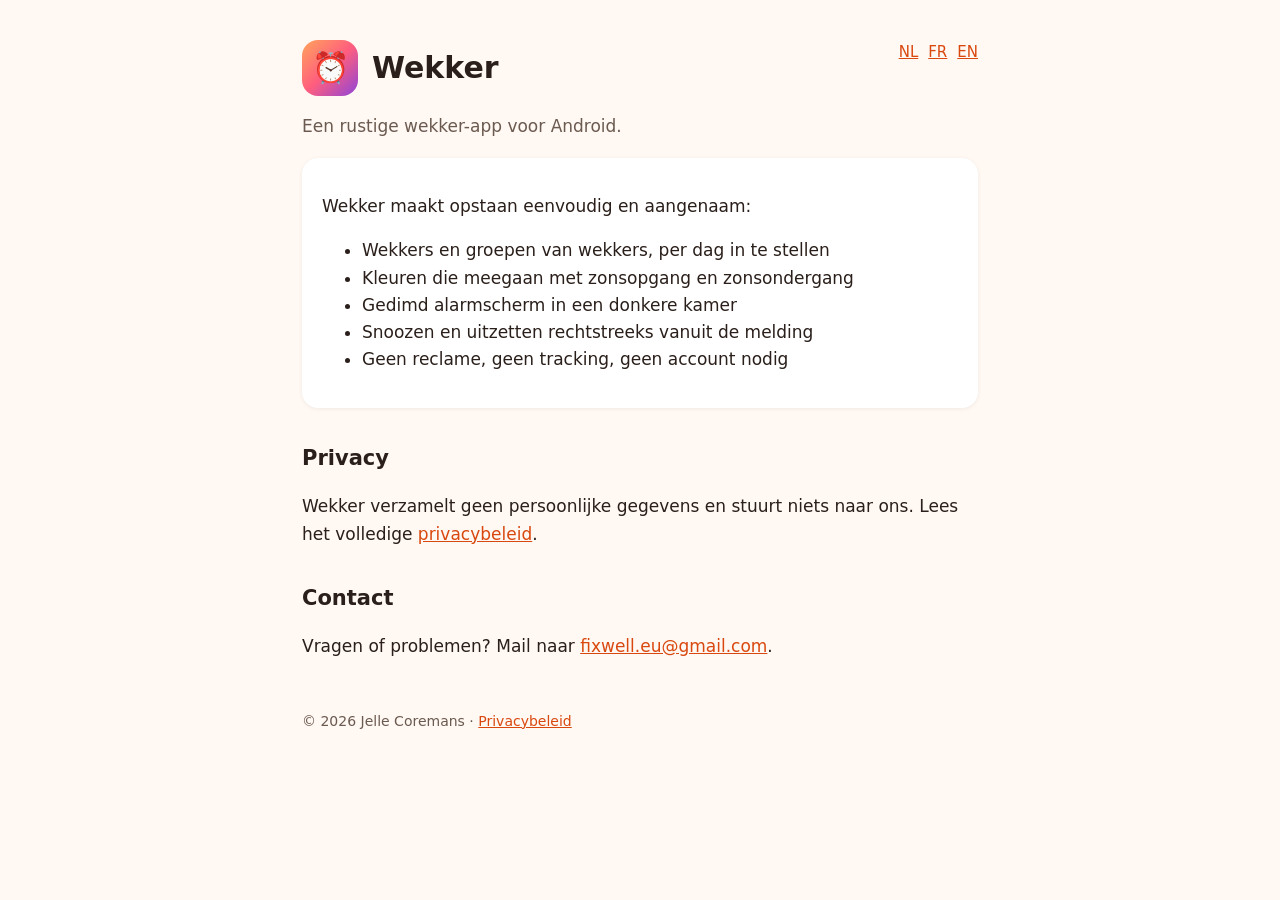
==== index.html @ bcc57d6e "Website en privacybeleid voor Wekker (NL/FR/EN) Co-Authored-By: Claude Opus 5.5 <noreply@anthropic.c" ====
<!DOCTYPE html>
<html lang="nl"><head><meta charset="utf-8"><meta name="viewport" content="width=device-width,initial-scale=1">
<title>Wekker – een rustige wekker-app voor Android</title>
<meta name="description" content="Wekker: een eenvoudige, rustige wekker-app voor Android. Geen reclame, geen tracking.">
<link rel="stylesheet" href="style.css"></head><body><main>
<nav class="lang"><a href="index.html">NL</a><a href="fr/">FR</a><a href="en/">EN</a></nav>
<header><div class="logo">⏰</div><h1>Wekker</h1></header>
<p class="muted">Een rustige wekker-app voor Android.</p>

<div class="card">
<p>Wekker maakt opstaan eenvoudig en aangenaam:</p>
<ul>
<li>Wekkers en groepen van wekkers, per dag in te stellen</li>
<li>Kleuren die meegaan met zonsopgang en zonsondergang</li>
<li>Gedimd alarmscherm in een donkere kamer</li>
<li>Snoozen en uitzetten rechtstreeks vanuit de melding</li>
<li>Geen reclame, geen tracking, geen account nodig</li>
</ul>
</div>

<h2>Privacy</h2>
<p>Wekker verzamelt geen persoonlijke gegevens en stuurt niets naar ons. Lees het volledige <a href="privacy.html">privacybeleid</a>.</p>

<h2>Contact</h2>
<p>Vragen of problemen? Mail naar <a href="mailto:fixwell.eu@gmail.com">fixwell.eu@gmail.com</a>.</p>

<footer>© 2026 Jelle Coremans · <a href="privacy.html">Privacybeleid</a></footer>
</main></body></html>
---- style.css ----
:root{--bg:#fff8f3;--fg:#2a1f1a;--muted:#6b5a50;--accent:#d9480f;--card:#fff}
@media (prefers-color-scheme:dark){:root{--bg:#17120f;--fg:#f3e9e2;--muted:#b8a79c;--accent:#ff8a4c;--card:#221a16}}
*{box-sizing:border-box}
body{margin:0;background:var(--bg);color:var(--fg);font:17px/1.6 system-ui,-apple-system,Roboto,sans-serif}
main{max-width:720px;margin:0 auto;padding:40px 22px 60px}
header{display:flex;align-items:center;gap:14px;margin-bottom:8px}
.logo{width:56px;height:56px;border-radius:16px;background:linear-gradient(135deg,#FFA45B,#FF5E7E,#8E44D9);display:grid;place-items:center;font-size:30px}
h1{margin:0;font-size:30px}
h2{margin-top:34px;font-size:21px}
a{color:var(--accent)}
.muted{color:var(--muted)}
.card{background:var(--card);border-radius:16px;padding:18px 20px;margin:18px 0;box-shadow:0 1px 4px #0001}
nav.lang{float:right;font-size:15px}
nav.lang a{margin-left:10px}
footer{margin-top:50px;font-size:14px;color:var(--muted)}
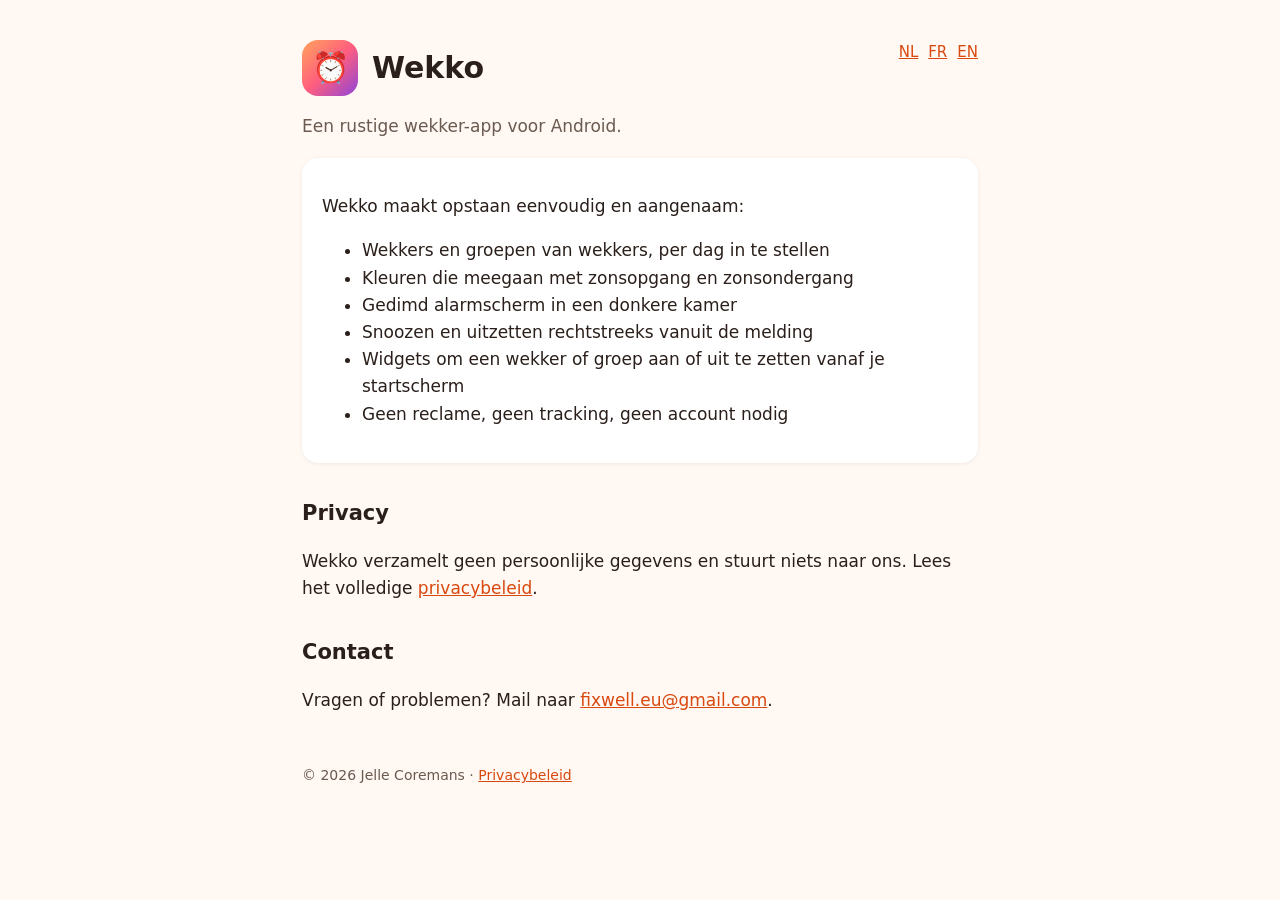
==== commit 38635d90: "Nieuwe naam Wekko, widgets vermeld Co-Authored-By: Claude Opus 5.5 <noreply@anthropic.com> Claude-Se" ====
--- a/index.html
+++ b/index.html
@@ -1,25 +1,26 @@
 <!DOCTYPE html>
 <html lang="nl"><head><meta charset="utf-8"><meta name="viewport" content="width=device-width,initial-scale=1">
-<title>Wekker – een rustige wekker-app voor Android</title>
-<meta name="description" content="Wekker: een eenvoudige, rustige wekker-app voor Android. Geen reclame, geen tracking.">
+<title>Wekko – een rustige wekker-app voor Android</title>
+<meta name="description" content="Wekko: een eenvoudige, rustige wekker-app voor Android. Geen reclame, geen tracking.">
 <link rel="stylesheet" href="style.css"></head><body><main>
 <nav class="lang"><a href="index.html">NL</a><a href="fr/">FR</a><a href="en/">EN</a></nav>
-<header><div class="logo">⏰</div><h1>Wekker</h1></header>
+<header><div class="logo">⏰</div><h1>Wekko</h1></header>
 <p class="muted">Een rustige wekker-app voor Android.</p>
 
 <div class="card">
-<p>Wekker maakt opstaan eenvoudig en aangenaam:</p>
+<p>Wekko maakt opstaan eenvoudig en aangenaam:</p>
 <ul>
 <li>Wekkers en groepen van wekkers, per dag in te stellen</li>
 <li>Kleuren die meegaan met zonsopgang en zonsondergang</li>
 <li>Gedimd alarmscherm in een donkere kamer</li>
 <li>Snoozen en uitzetten rechtstreeks vanuit de melding</li>
+<li>Widgets om een wekker of groep aan of uit te zetten vanaf je startscherm</li>
 <li>Geen reclame, geen tracking, geen account nodig</li>
 </ul>
 </div>
 
 <h2>Privacy</h2>
-<p>Wekker verzamelt geen persoonlijke gegevens en stuurt niets naar ons. Lees het volledige <a href="privacy.html">privacybeleid</a>.</p>
+<p>Wekko verzamelt geen persoonlijke gegevens en stuurt niets naar ons. Lees het volledige <a href="privacy.html">privacybeleid</a>.</p>
 
 <h2>Contact</h2>
 <p>Vragen of problemen? Mail naar <a href="mailto:fixwell.eu@gmail.com">fixwell.eu@gmail.com</a>.</p>
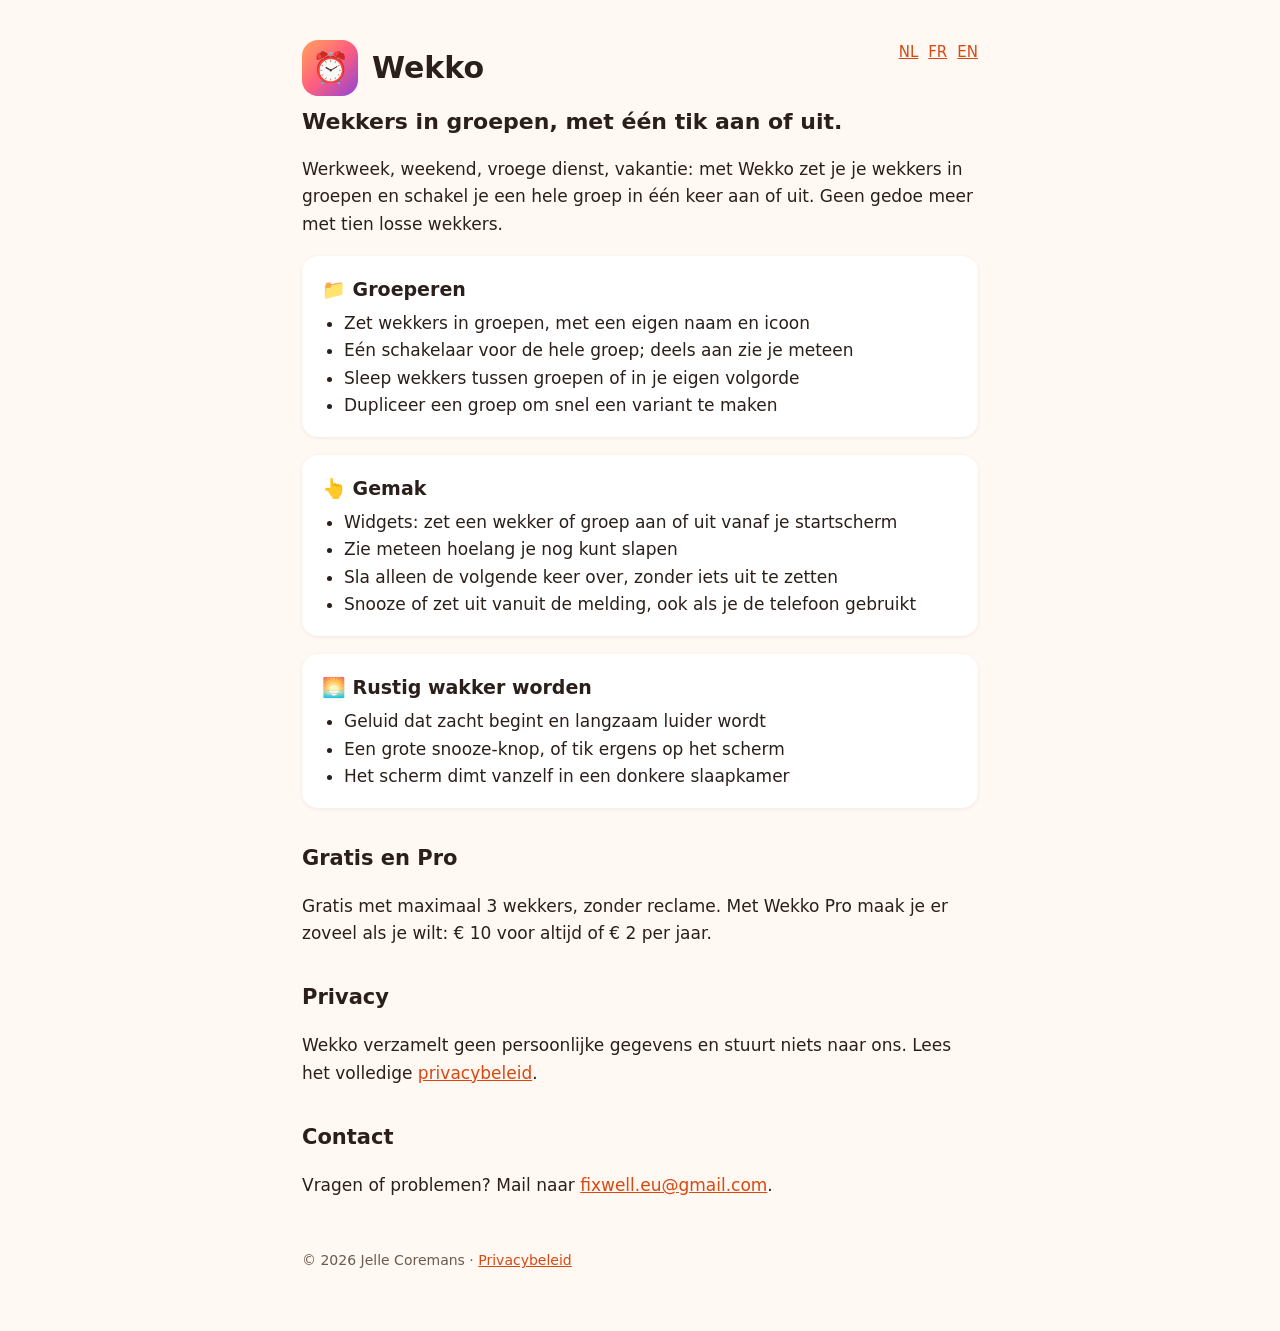
==== commit 00f7acb6: "Website: nadruk op gemak en groeperen van wekkers, gratis en Pro Co-Authored-By: Claude Opus 5.5 <no" ====
--- a/index.html
+++ b/index.html
@@ -1,26 +1,47 @@
 <!DOCTYPE html>
 <html lang="nl"><head><meta charset="utf-8"><meta name="viewport" content="width=device-width,initial-scale=1">
-<title>Wekko – een rustige wekker-app voor Android</title>
-<meta name="description" content="Wekko: een eenvoudige, rustige wekker-app voor Android. Geen reclame, geen tracking.">
+<title>Wekko – wekkers in groepen, met één tik aan of uit</title>
+<meta name="description" content="Wekko is een Android-wekker die draait om gemak: zet je wekkers in groepen en zet een hele groep met één tik aan of uit.">
 <link rel="stylesheet" href="style.css"></head><body><main>
 <nav class="lang"><a href="index.html">NL</a><a href="fr/">FR</a><a href="en/">EN</a></nav>
 <header><div class="logo">⏰</div><h1>Wekko</h1></header>
-<p class="muted">Een rustige wekker-app voor Android.</p>
+<p class="tagline">Wekkers in groepen, met één tik aan of uit.</p>
+<p>Werkweek, weekend, vroege dienst, vakantie: met Wekko zet je je wekkers in groepen en schakel je een hele groep in één keer aan of uit. Geen gedoe meer met tien losse wekkers.</p>
 
 <div class="card">
-<p>Wekko maakt opstaan eenvoudig en aangenaam:</p>
+<h2>📁 Groeperen</h2>
 <ul>
-<li>Wekkers en groepen van wekkers, per dag in te stellen</li>
-<li>Kleuren die meegaan met zonsopgang en zonsondergang</li>
-<li>Gedimd alarmscherm in een donkere kamer</li>
-<li>Snoozen en uitzetten rechtstreeks vanuit de melding</li>
-<li>Widgets om een wekker of groep aan of uit te zetten vanaf je startscherm</li>
-<li>Geen reclame, geen tracking, geen account nodig</li>
+<li>Zet wekkers in groepen, met een eigen naam en icoon</li>
+<li>Eén schakelaar voor de hele groep; deels aan zie je meteen</li>
+<li>Sleep wekkers tussen groepen of in je eigen volgorde</li>
+<li>Dupliceer een groep om snel een variant te maken</li>
 </ul>
 </div>
 
+<div class="card">
+<h2>👆 Gemak</h2>
+<ul>
+<li>Widgets: zet een wekker of groep aan of uit vanaf je startscherm</li>
+<li>Zie meteen hoelang je nog kunt slapen</li>
+<li>Sla alleen de volgende keer over, zonder iets uit te zetten</li>
+<li>Snooze of zet uit vanuit de melding, ook als je de telefoon gebruikt</li>
+</ul>
+</div>
+
+<div class="card">
+<h2>🌅 Rustig wakker worden</h2>
+<ul>
+<li>Geluid dat zacht begint en langzaam luider wordt</li>
+<li>Een grote snooze-knop, of tik ergens op het scherm</li>
+<li>Het scherm dimt vanzelf in een donkere slaapkamer</li>
+</ul>
+</div>
+
+<h2>Gratis en Pro</h2>
+<p>Gratis met maximaal 3 wekkers, zonder reclame. Met Wekko Pro maak je er zoveel als je wilt: € 10 voor altijd of € 2 per jaar.</p>
+
 <h2>Privacy</h2>
-<p>Wekko verzamelt geen persoonlijke gegevens en stuurt niets naar ons. Lees het volledige <a href="privacy.html">privacybeleid</a>.</p>
+<p>Wekko verzamelt geen persoonlijke gegevens en stuurt niets naar ons. Lees het volledige <a href="{pre}privacy.html">privacybeleid</a>.</p>
 
 <h2>Contact</h2>
 <p>Vragen of problemen? Mail naar <a href="mailto:fixwell.eu@gmail.com">fixwell.eu@gmail.com</a>.</p>
--- a/style.css
+++ b/style.css
@@ -13,3 +13,6 @@
 nav.lang{float:right;font-size:15px}
 nav.lang a{margin-left:10px}
 footer{margin-top:50px;font-size:14px;color:var(--muted)}
+.tagline{font-size:22px;font-weight:600;margin:6px 0 4px}
+.card h2{margin:0 0 6px;font-size:19px}
+.card ul{margin:0;padding-left:22px}
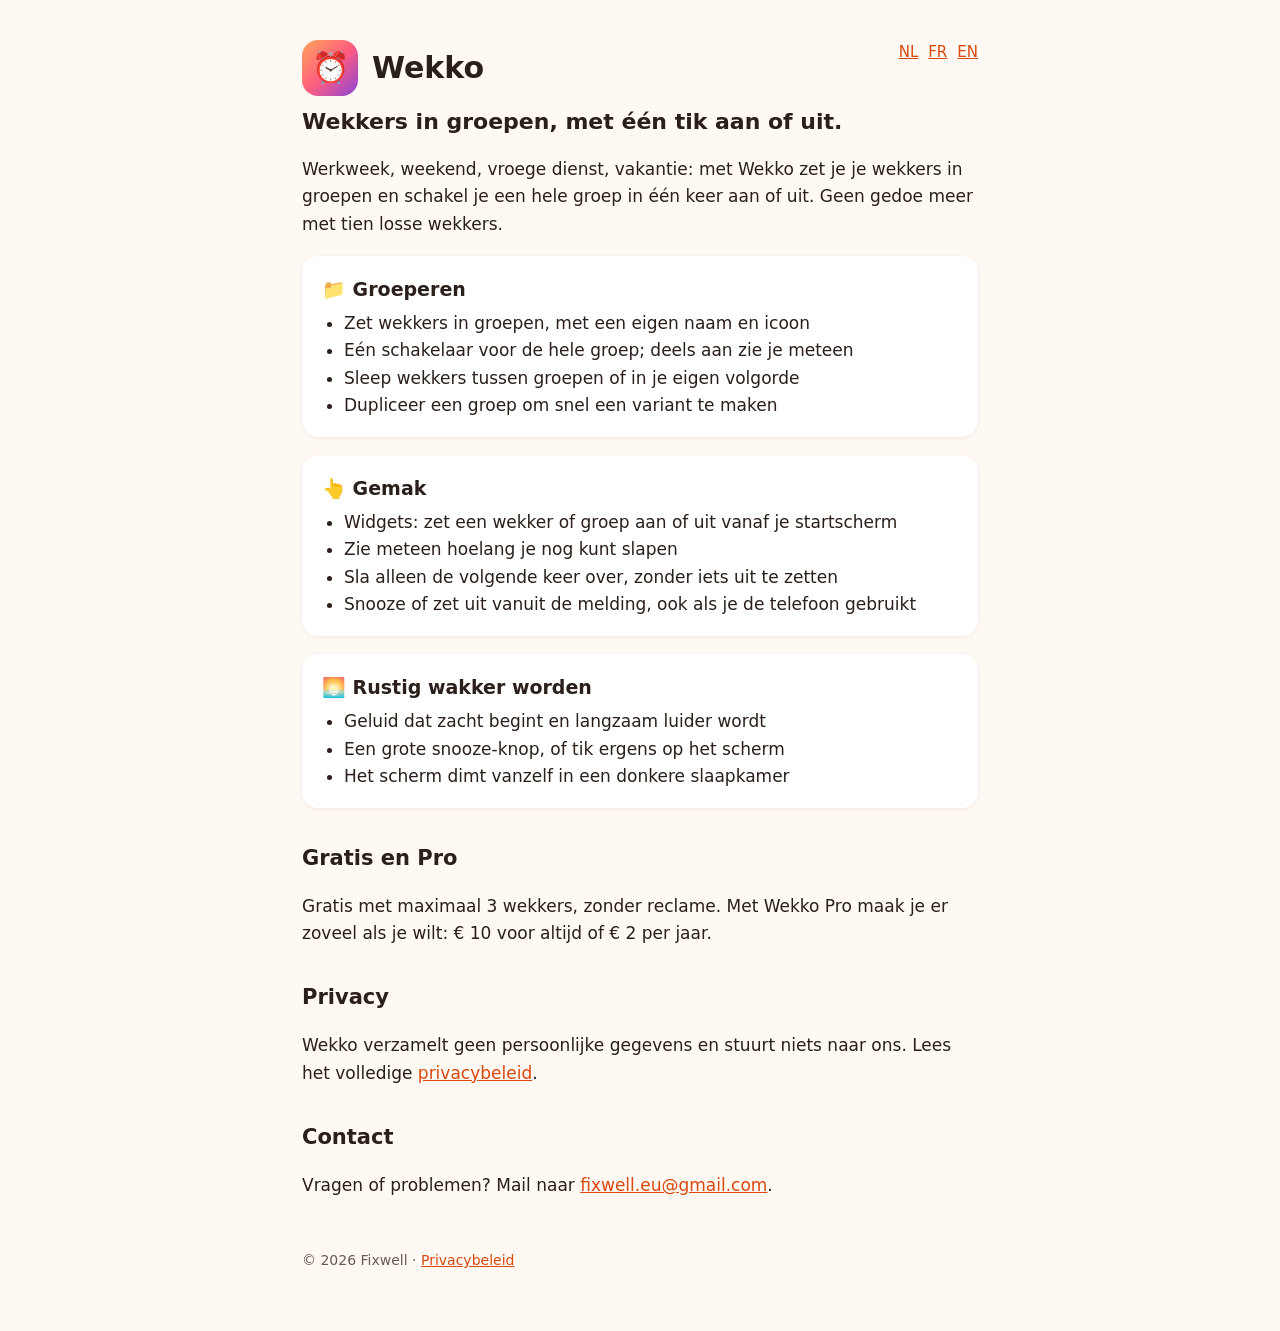
==== commit d571623a: "Fixwell als handelsnaam en copyright" ====
--- a/index.html
+++ b/index.html
@@ -46,5 +46,5 @@
 <h2>Contact</h2>
 <p>Vragen of problemen? Mail naar <a href="mailto:fixwell.eu@gmail.com">fixwell.eu@gmail.com</a>.</p>
 
-<footer>© 2026 Jelle Coremans · <a href="privacy.html">Privacybeleid</a></footer>
+<footer>© 2026 Fixwell · <a href="privacy.html">Privacybeleid</a></footer>
 </main></body></html>
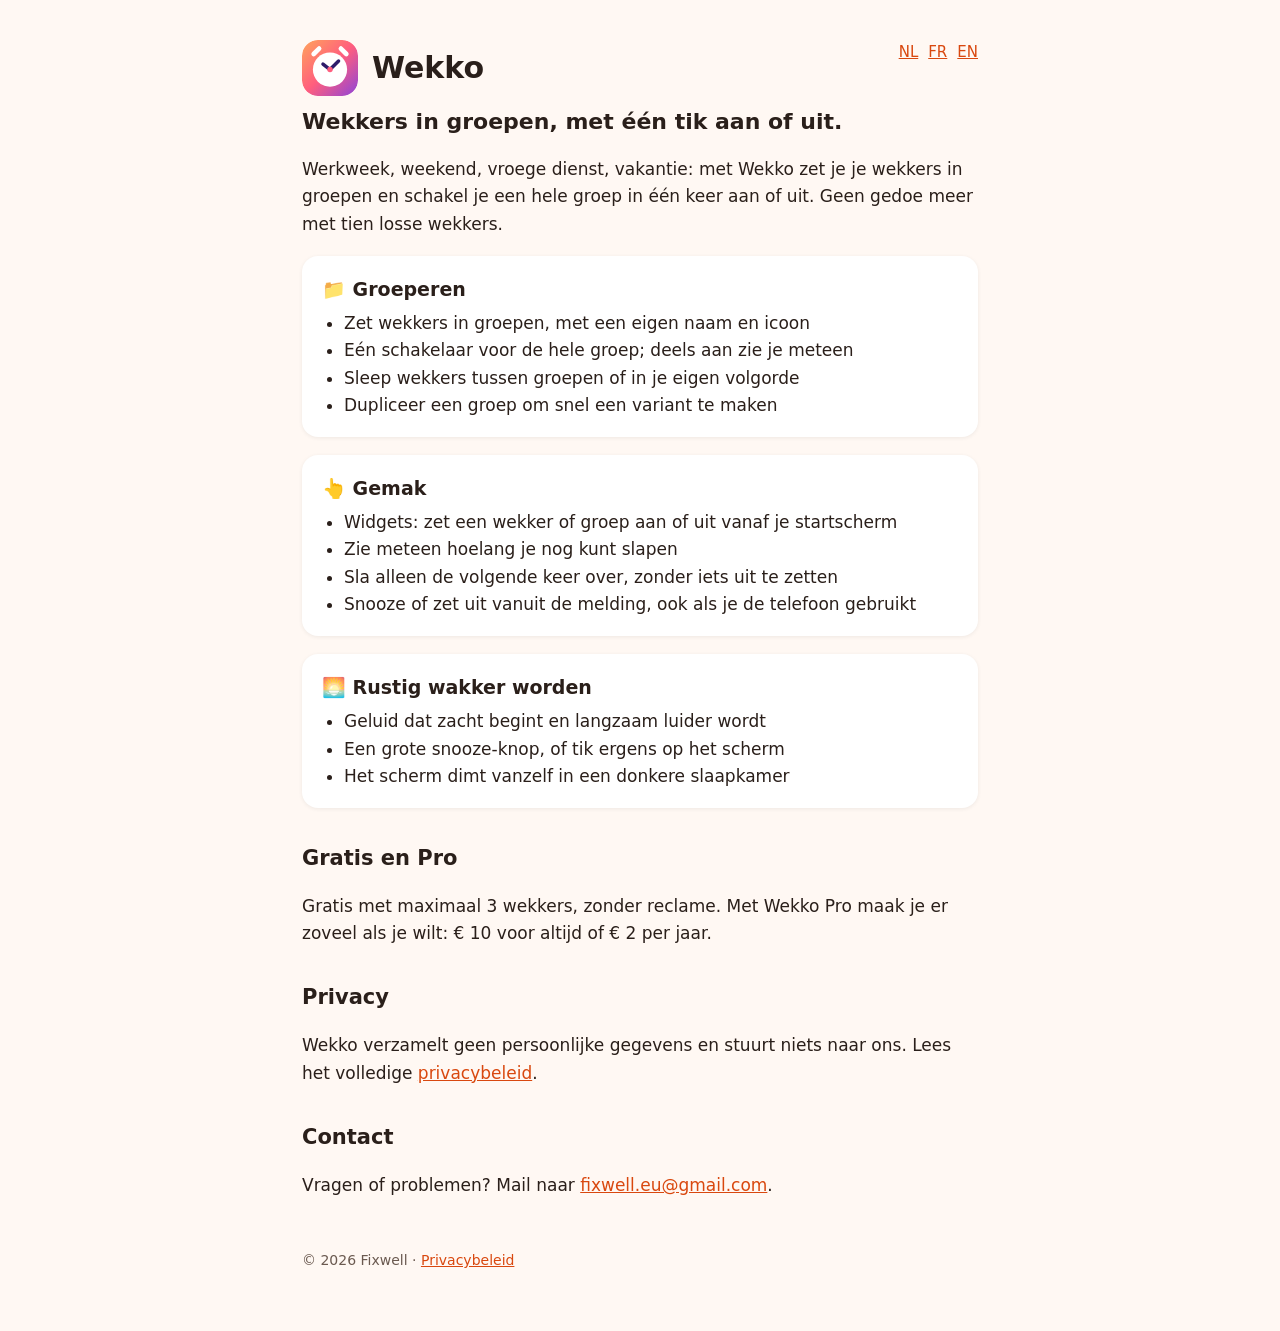
==== commit b3ca98f7: "Echt app-icoon als logo en favicon Co-Authored-By: Claude Opus 5.5 <noreply@anthropic.com> Claude-Se" ====
--- a/index.html
+++ b/index.html
@@ -2,9 +2,9 @@
 <html lang="nl"><head><meta charset="utf-8"><meta name="viewport" content="width=device-width,initial-scale=1">
 <title>Wekko – wekkers in groepen, met één tik aan of uit</title>
 <meta name="description" content="Wekko is een Android-wekker die draait om gemak: zet je wekkers in groepen en zet een hele groep met één tik aan of uit.">
-<link rel="stylesheet" href="style.css"></head><body><main>
+<link rel="icon" href="icon.svg" type="image/svg+xml"><link rel="stylesheet" href="style.css"></head><body><main>
 <nav class="lang"><a href="index.html">NL</a><a href="fr/">FR</a><a href="en/">EN</a></nav>
-<header><div class="logo">⏰</div><h1>Wekko</h1></header>
+<header><img class="logo" src="icon.svg" alt=""><h1>Wekko</h1></header>
 <p class="tagline">Wekkers in groepen, met één tik aan of uit.</p>
 <p>Werkweek, weekend, vroege dienst, vakantie: met Wekko zet je je wekkers in groepen en schakel je een hele groep in één keer aan of uit. Geen gedoe meer met tien losse wekkers.</p>
 
--- a/style.css
+++ b/style.css
@@ -4,7 +4,7 @@
 body{margin:0;background:var(--bg);color:var(--fg);font:17px/1.6 system-ui,-apple-system,Roboto,sans-serif}
 main{max-width:720px;margin:0 auto;padding:40px 22px 60px}
 header{display:flex;align-items:center;gap:14px;margin-bottom:8px}
-.logo{width:56px;height:56px;border-radius:16px;background:linear-gradient(135deg,#FFA45B,#FF5E7E,#8E44D9);display:grid;place-items:center;font-size:30px}
+.logo{width:56px;height:56px;border-radius:16px;display:block}
 h1{margin:0;font-size:30px}
 h2{margin-top:34px;font-size:21px}
 a{color:var(--accent)}
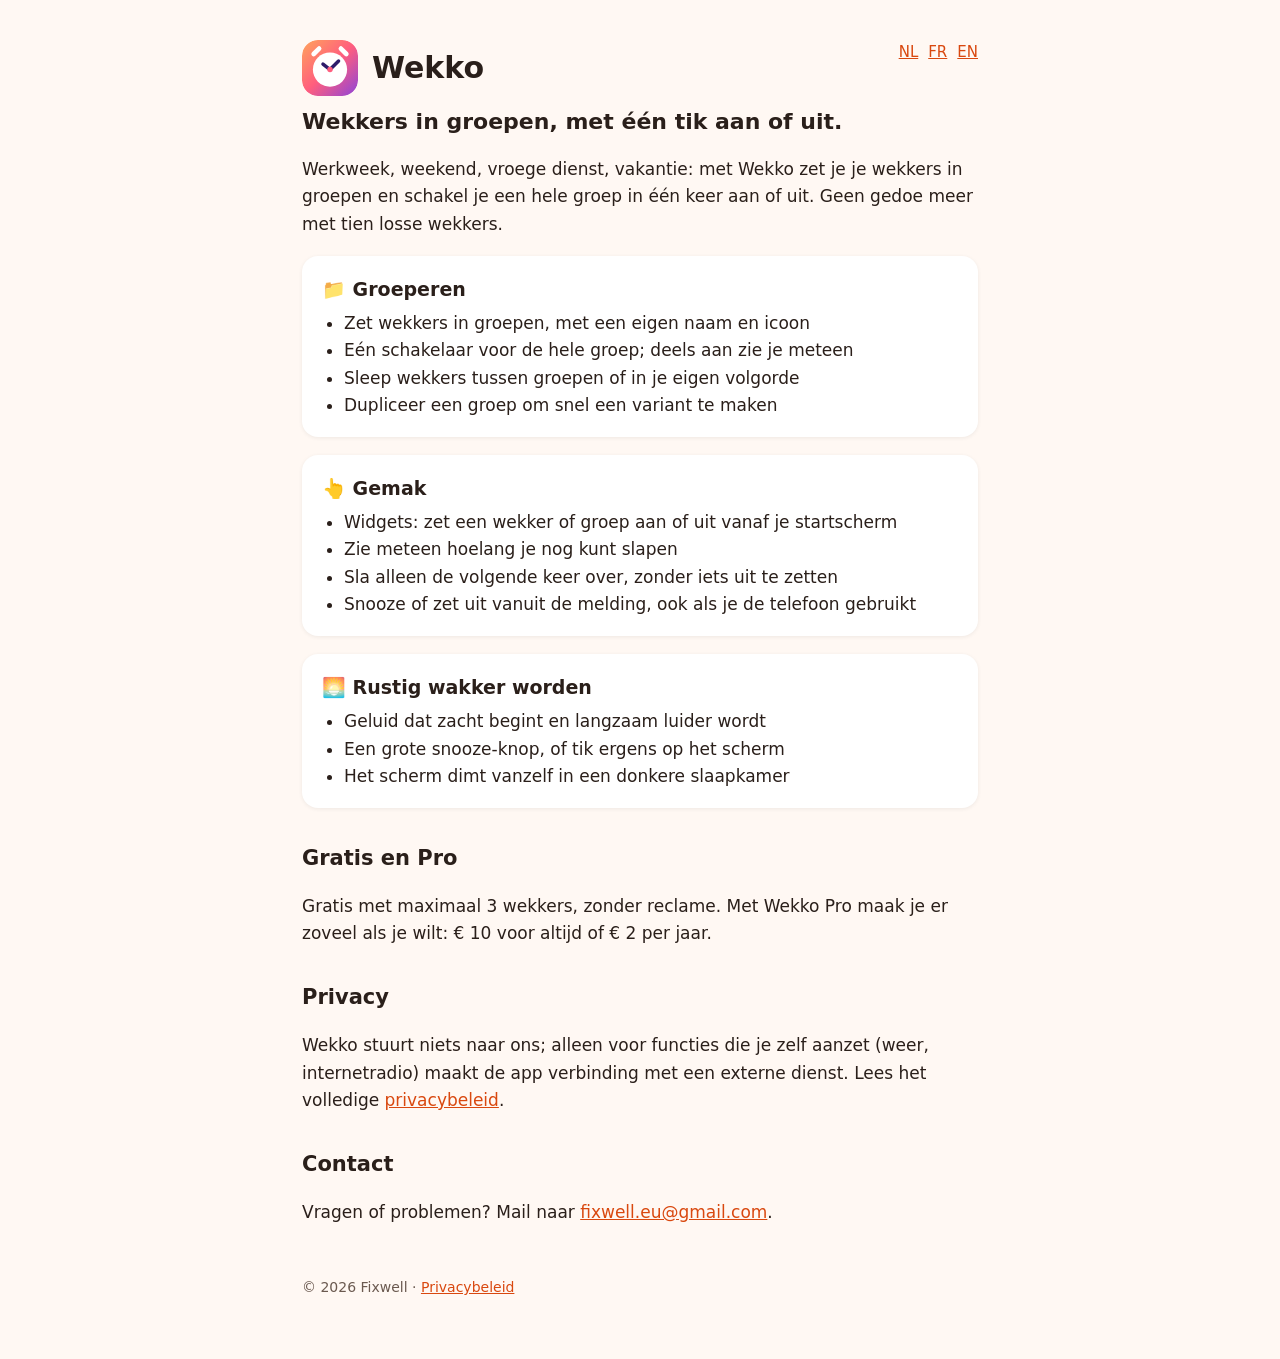
==== commit d2cb4ccd: "Privacybeleid: weer (Open-Meteo), internetradio en muziekapp hervatten Co-Authored-By: Claude Opus 5" ====
--- a/index.html
+++ b/index.html
@@ -41,7 +41,7 @@
 <p>Gratis met maximaal 3 wekkers, zonder reclame. Met Wekko Pro maak je er zoveel als je wilt: € 10 voor altijd of € 2 per jaar.</p>
 
 <h2>Privacy</h2>
-<p>Wekko verzamelt geen persoonlijke gegevens en stuurt niets naar ons. Lees het volledige <a href="{pre}privacy.html">privacybeleid</a>.</p>
+<p>Wekko stuurt niets naar ons; alleen voor functies die je zelf aanzet (weer, internetradio) maakt de app verbinding met een externe dienst. Lees het volledige <a href="{pre}privacy.html">privacybeleid</a>.</p>
 
 <h2>Contact</h2>
 <p>Vragen of problemen? Mail naar <a href="mailto:fixwell.eu@gmail.com">fixwell.eu@gmail.com</a>.</p>
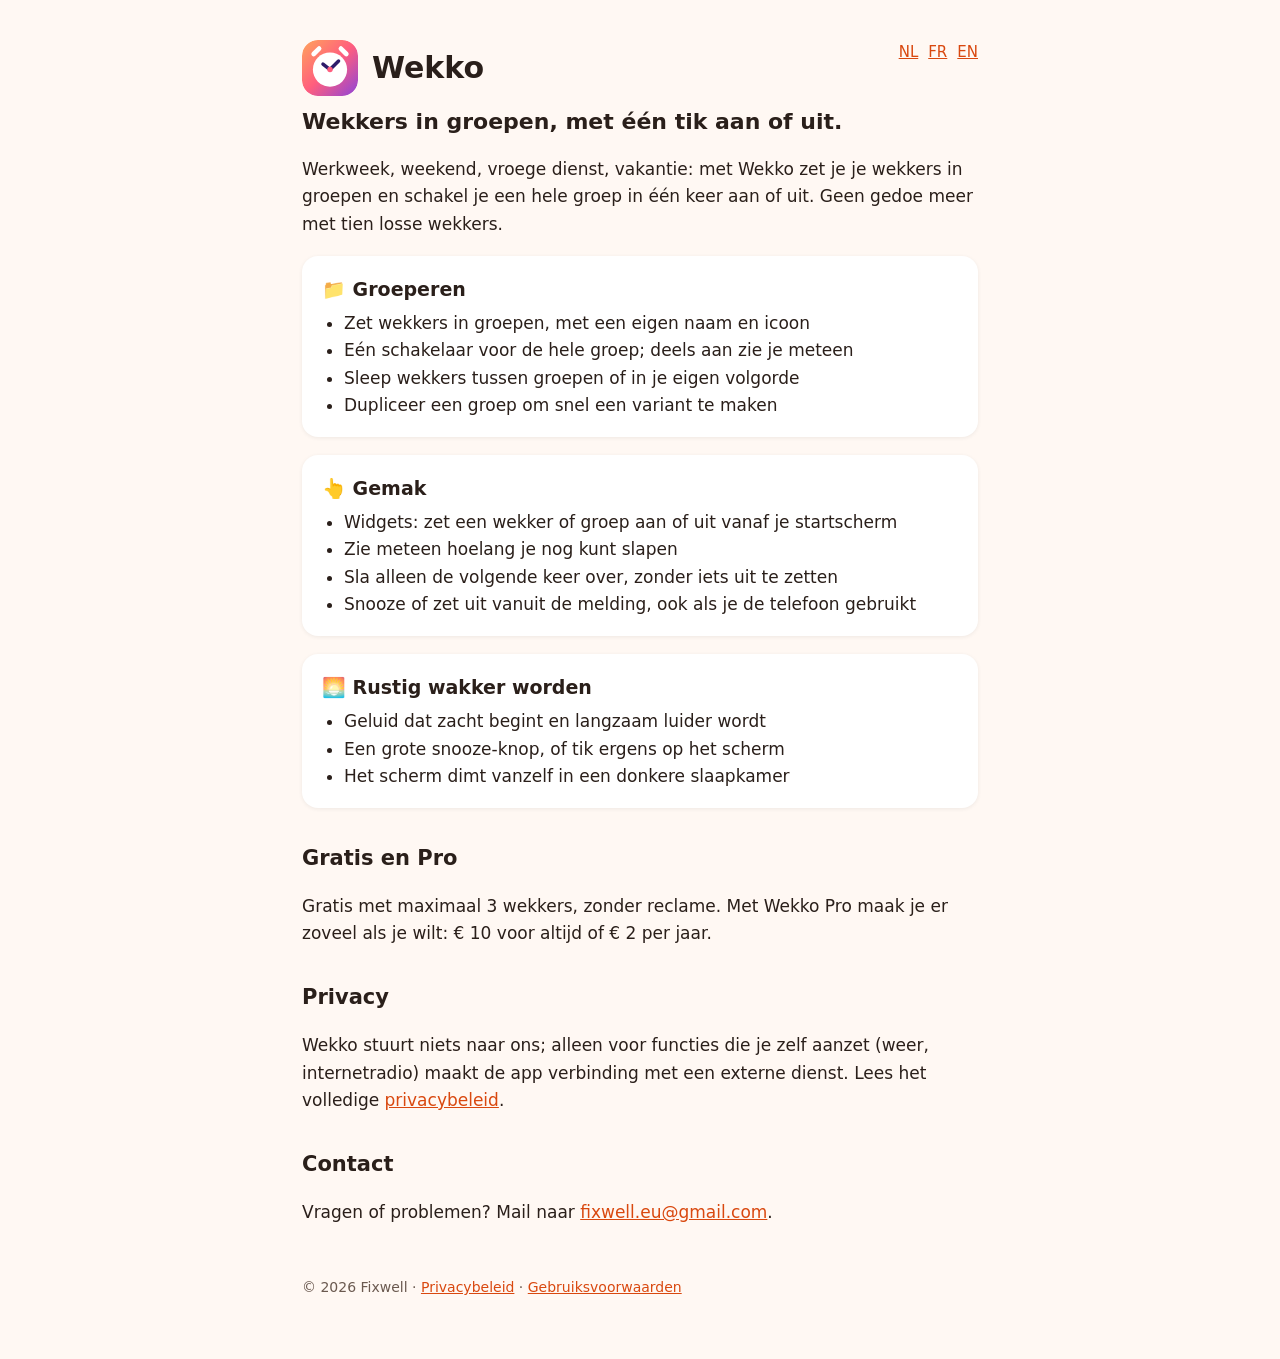
==== commit 9463a3f1: "Gebruiksvoorwaarden (NL/FR/EN), link in de footer, kapotte privacylink hersteld Co-Authored-By: Clau" ====
--- a/index.html
+++ b/index.html
@@ -41,10 +41,10 @@
 <p>Gratis met maximaal 3 wekkers, zonder reclame. Met Wekko Pro maak je er zoveel als je wilt: € 10 voor altijd of € 2 per jaar.</p>
 
 <h2>Privacy</h2>
-<p>Wekko stuurt niets naar ons; alleen voor functies die je zelf aanzet (weer, internetradio) maakt de app verbinding met een externe dienst. Lees het volledige <a href="{pre}privacy.html">privacybeleid</a>.</p>
+<p>Wekko stuurt niets naar ons; alleen voor functies die je zelf aanzet (weer, internetradio) maakt de app verbinding met een externe dienst. Lees het volledige <a href="privacy.html">privacybeleid</a>.</p>
 
 <h2>Contact</h2>
 <p>Vragen of problemen? Mail naar <a href="mailto:fixwell.eu@gmail.com">fixwell.eu@gmail.com</a>.</p>
 
-<footer>© 2026 Fixwell · <a href="privacy.html">Privacybeleid</a></footer>
+<footer>© 2026 Fixwell · <a href="privacy.html">Privacybeleid</a> · <a href="voorwaarden.html">Gebruiksvoorwaarden</a></footer>
 </main></body></html>
